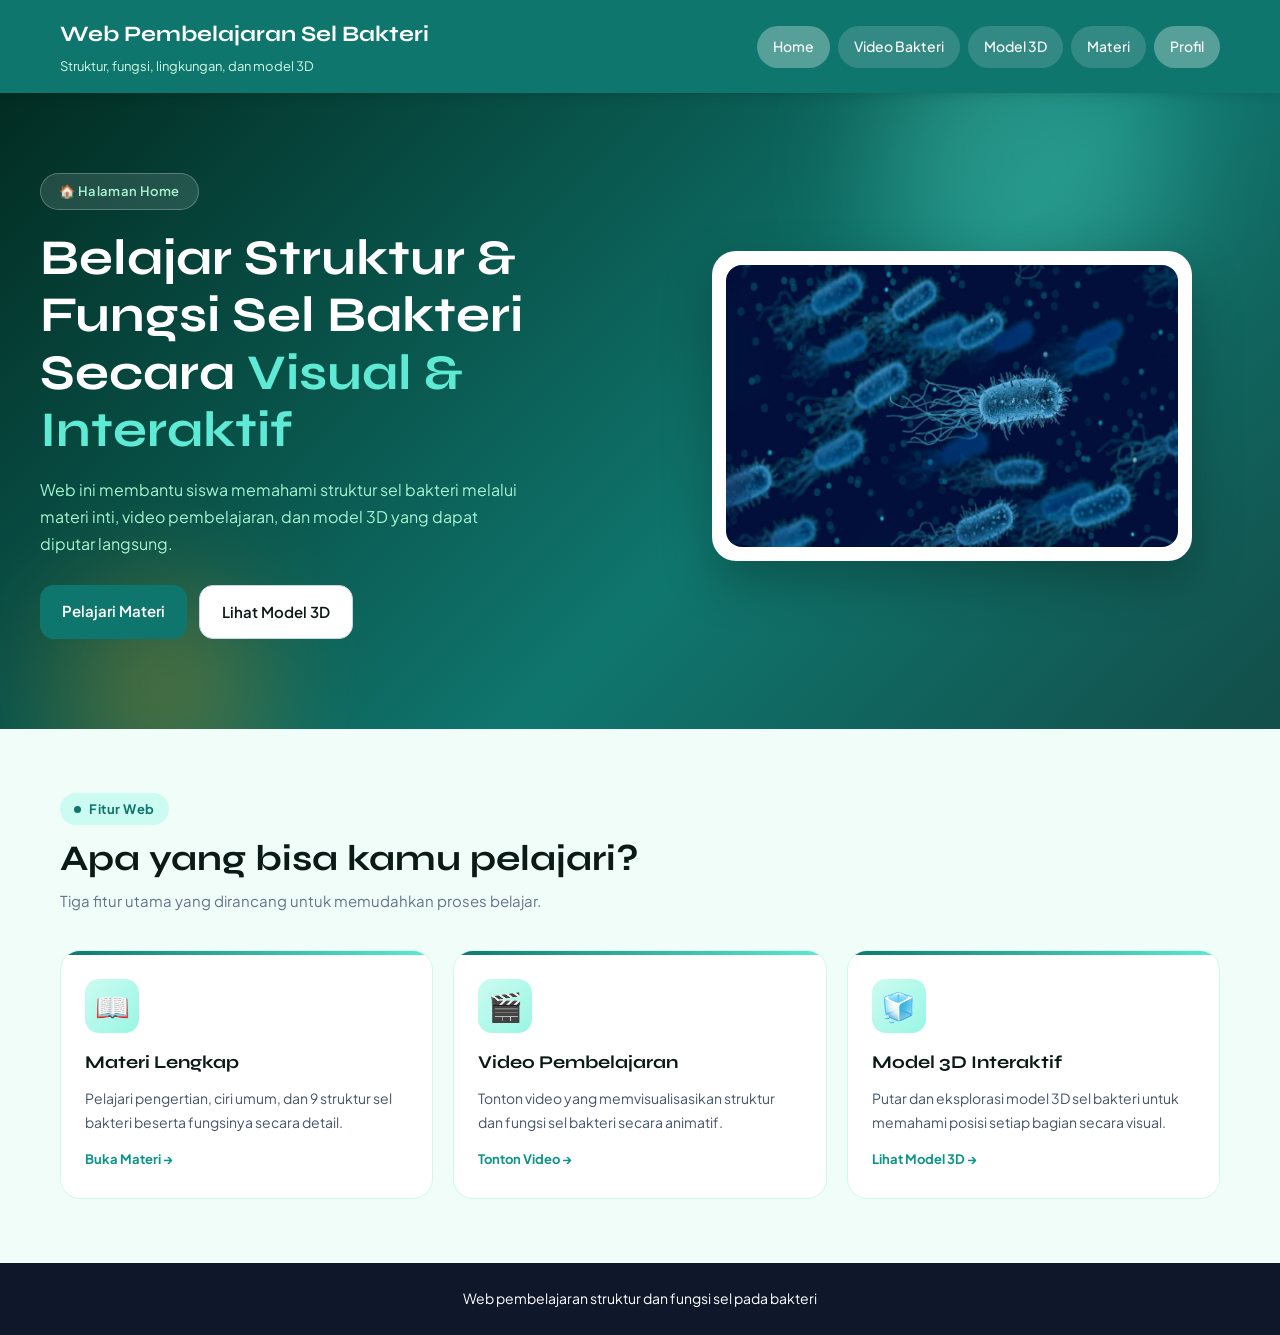
==== index.html @ 8cd459fb "Initial commit" ====
<!DOCTYPE html>
<html lang="id">
<head>
  <meta charset="UTF-8" />
  <meta name="viewport" content="width=device-width, initial-scale=1.0" />
  <title>Home | Struktur dan Fungsi Sel Bakteri</title>
  <link rel="preconnect" href="https://fonts.googleapis.com">
  <link href="https://fonts.googleapis.com/css2?family=Syne:wght@700;800&family=Plus+Jakarta+Sans:wght@400;500;600&display=swap" rel="stylesheet">
  <link rel="stylesheet" href="style.css" />
</head>
<body>

  <header>
    <div class="navbar">
      <div class="brand">
        <h1>Web Pembelajaran Sel Bakteri</h1>
        <p>Struktur, fungsi, lingkungan, dan model 3D</p>
      </div>
      <nav>
        <a href="index.html" class="active">Home</a>
        <a href="bakteri-gunung-berapi.html">Video Bakteri</a>
        <a href="model-3d.html">Model 3D</a>
        <a href="materi.html">Materi</a>
         <a href="profil.html" class="active">Profil</a>
      </nav>
    </div>
  </header>

  <main>

    <!-- HERO -->
    <section class="home-hero">
      <div class="blob blob-1"></div>
      <div class="blob blob-2"></div>
      <div class="home-hero-inner">
        <div class="home-hero-text reveal">
          <span class="page-chip">🏠 Halaman Home</span>
          <h2>Belajar Struktur &amp; Fungsi Sel Bakteri Secara <span>Visual &amp; Interaktif</span></h2>
          <p>Web ini membantu siswa memahami struktur sel bakteri melalui materi inti, video pembelajaran, dan model 3D yang dapat diputar langsung.</p>
          <div class="hero-buttons">
            <a href="materi.html" class="btn btn-primary">Pelajari Materi</a>
            <a href="model-3d.html" class="btn btn-secondary">Lihat Model 3D</a>
          </div>
        </div>
        <div class="home-hero-img reveal" style="transition-delay:.15s">
          <div class="img-frame">
            <img src="images/bakteri.jpg" alt="Ilustrasi bakteri">
          </div>
        </div>
      </div>
    </section>

    <!-- FITUR -->
    <section class="home-features">
      <div class="feat-container">
        <div class="section-label"><span class="dot"></span> Fitur Web</div>
        <h2 class="section-title">Apa yang bisa kamu pelajari?</h2>
        <p class="section-sub">Tiga fitur utama yang dirancang untuk memudahkan proses belajar.</p>

        <div class="feat-grid">
          <a href="materi.html" class="feat-card reveal">
            <div class="feat-icon">📖</div>
            <h3>Materi Lengkap</h3>
            <p>Pelajari pengertian, ciri umum, dan 9 struktur sel bakteri beserta fungsinya secara detail.</p>
            <span class="feat-link">Buka Materi →</span>
          </a>
          <a href="bakteri-gunung-berapi.html" class="feat-card reveal" style="transition-delay:.1s">
            <div class="feat-icon">🎬</div>
            <h3>Video Pembelajaran</h3>
            <p>Tonton video yang memvisualisasikan struktur dan fungsi sel bakteri secara animatif.</p>
            <span class="feat-link">Tonton Video →</span>
          </a>
          <a href="model-3d.html" class="feat-card reveal" style="transition-delay:.2s">
            <div class="feat-icon">🧊</div>
            <h3>Model 3D Interaktif</h3>
            <p>Putar dan eksplorasi model 3D sel bakteri untuk memahami posisi setiap bagian secara visual.</p>
            <span class="feat-link">Lihat Model 3D →</span>
          </a>
        </div>
      </div>
    </section>

  </main>

  <footer>
    <p>Web pembelajaran struktur dan fungsi sel pada bakteri</p>
  </footer>

  <script src="script.js"></script>
</body>
</html>
---- style.css ----
/* ================================================
   style.css — Global stylesheet
   Web Pembelajaran Sel Bakteri
   Font: Syne (judul) + Plus Jakarta Sans (body)
   ================================================ */

/* ── Reset ── */
*, *::before, *::after {
  margin: 0;
  padding: 0;
  box-sizing: border-box;
}

/* ── CSS Variables ── */
:root {
  --teal:    #0f766e;
  --teal2:   #0d9488;
  --teal3:   #5eead4;
  --teal-dk: #022c22;
  --amber:   #f59e0b;
  --ink:     #0c1a17;
  --paper:   #f0fdf9;
  --muted:   #64748b;
  --card:    #ffffff;
  --border:  #d1fae5;
  --shadow:  rgba(15, 118, 110, 0.10);
}

/* ── Base ── */
body {
  font-family: 'Plus Jakarta Sans', Arial, sans-serif;
  background: var(--paper);
  color: var(--ink);
  line-height: 1.7;
}

/* ================================================
   HEADER & NAVBAR
   ================================================ */
header {
  position: sticky;
  top: 0;
  z-index: 1000;
  background: var(--teal);
  color: white;
  box-shadow: 0 2px 10px rgba(0,0,0,.12);
}

.navbar {
  max-width: 1200px;
  margin: 0 auto;
  padding: 16px 20px;
  display: flex;
  justify-content: space-between;
  align-items: center;
  gap: 20px;
  flex-wrap: wrap;
}

.brand h1 {
  font-family: 'Syne', sans-serif;
  font-size: 22px;
  margin-bottom: 2px;
}

.brand p {
  font-size: 13px;
  color: #d1fae5;
}

nav {
  display: flex;
  gap: 8px;
  flex-wrap: wrap;
}

nav a {
  text-decoration: none;
  color: white;
  background: rgba(255,255,255,.15);
  padding: 9px 16px;
  border-radius: 999px;
  font-size: 14px;
  font-weight: 500;
  transition: background .25s;
}

nav a:hover,
nav a.active {
  background: rgba(255,255,255,.30);
}

/* ================================================
   FLOATING BLOBS (semua hero)
   ================================================ */
.blob {
  position: absolute;
  border-radius: 50%;
  filter: blur(60px);
  opacity: .30;
  animation: drift 8s ease-in-out infinite alternate;
}
.blob-1 { width:300px; height:300px; background:#5eead4; top:-80px; right:8%; }
.blob-2 { width:200px; height:200px; background:#f59e0b; bottom:-60px; left:5%; animation-delay:-3s; }

@keyframes drift {
  from { transform: translate(0,0) scale(1); }
  to   { transform: translate(20px,28px) scale(1.08); }
}

/* ================================================
   PAGE HERO (Video & Model 3D)
   ================================================ */
.page-hero {
  background: linear-gradient(135deg, var(--teal-dk) 0%, var(--teal) 60%, #134e4a 100%);
  padding: 64px 20px 72px;
  position: relative;
  overflow: hidden;
  text-align: center;
}

.page-hero::before {
  content: '';
  position: absolute; inset: 0;
  background-image:
    radial-gradient(circle at 20% 50%, rgba(94,234,212,.18) 0%, transparent 55%),
    radial-gradient(circle at 80% 20%, rgba(245,158,11,.12) 0%, transparent 45%);
  pointer-events: none;
}

.page-hero-inner {
  max-width: 700px;
  margin: 0 auto;
  position: relative;
  z-index: 1;
}

.page-hero h2 {
  font-family: 'Syne', sans-serif;
  font-size: clamp(28px, 4.5vw, 50px);
  color: #fff;
  line-height: 1.15;
  margin-bottom: 14px;
}
.page-hero h2 span { color: var(--teal3); }

.page-hero p {
  font-size: 16px;
  color: #a7f3d0;
  max-width: 560px;
  margin: 0 auto;
}

/* Chip badge */
.page-chip {
  display: inline-flex;
  align-items: center;
  gap: 8px;
  background: rgba(255,255,255,.12);
  border: 1px solid rgba(255,255,255,.25);
  color: #a7f3d0;
  padding: 6px 18px;
  border-radius: 999px;
  font-size: 13px;
  font-weight: 600;
  letter-spacing: .4px;
  margin-bottom: 20px;
}

/* ================================================
   PAGE SECTION WRAPPER
   ================================================ */
.page-section {
  max-width: 1200px;
  margin: 0 auto;
  padding: 56px 20px;
}

/* ================================================
   SHARED COMPONENTS
   ================================================ */

/* Section label pill */
.section-label {
  display: inline-flex;
  align-items: center;
  gap: 8px;
  background: #ccfbf1;
  color: var(--teal);
  padding: 5px 14px;
  border-radius: 999px;
  font-size: 13px;
  font-weight: 700;
  letter-spacing: .5px;
  margin-bottom: 12px;
}
.section-label .dot {
  width: 7px; height: 7px;
  border-radius: 50%;
  background: var(--teal);
}

.section-title {
  font-family: 'Syne', sans-serif;
  font-size: clamp(22px, 3.2vw, 36px);
  color: var(--ink);
  margin-bottom: 8px;
  line-height: 1.2;
}
.section-sub {
  font-size: 15px;
  color: var(--muted);
  margin-bottom: 36px;
  max-width: 560px;
}

/* Buttons */
.btn {
  display: inline-block;
  text-decoration: none;
  padding: 13px 22px;
  border-radius: 14px;
  font-weight: 600;
  font-size: 15px;
  transition: .25s;
}
.btn-primary { background: var(--teal); color: white; }
.btn-primary:hover { background: #115e59; }
.btn-secondary { background: white; color: var(--ink); border: 1px solid #cbd5e1; }
.btn-secondary:hover { background: #f1f5f9; }
.hero-buttons { display: flex; gap: 12px; flex-wrap: wrap; }

/* Side boxes */
.side-box {
  background: #fff7ed;
  border: 1px solid #fed7aa;
  border-radius: 20px;
  padding: 22px 24px;
  margin-bottom: 16px;
}
.side-box:last-child { margin-bottom: 0; }
.side-box-teal { background: #f0fdf9; border-color: var(--border); }

.side-box h3 {
  font-family: 'Syne', sans-serif;
  font-size: 16px;
  margin-bottom: 14px;
  color: #9a3412;
}
.side-box-teal h3 { color: var(--teal); }

.side-box ul { padding-left: 18px; color: #475569; }
.side-box li { margin-bottom: 9px; font-size: 14.5px; }

/* Credit */
.credit { margin-top: 14px; font-size: 13px; color: var(--muted); }
.credit a { color: #0284c7; font-weight: 600; text-decoration: none; }

/* ================================================
   HOME PAGE
   ================================================ */
.home-hero {
  background: linear-gradient(135deg, var(--teal-dk) 0%, var(--teal) 60%, #134e4a 100%);
  padding: 80px 20px 90px;
  position: relative;
  overflow: hidden;
}

.home-hero-inner {
  max-width: 1200px;
  margin: 0 auto;
  display: grid;
  grid-template-columns: 1fr 1fr;
  gap: 48px;
  align-items: center;
  position: relative;
  z-index: 1;
}

.home-hero-text h2 {
  font-family: 'Syne', sans-serif;
  font-size: clamp(28px, 4vw, 50px);
  color: #fff;
  line-height: 1.15;
  margin-bottom: 16px;
}
.home-hero-text h2 span { color: var(--teal3); }
.home-hero-text p { font-size: 16px; color: #a7f3d0; margin-bottom: 28px; max-width: 480px; }

.home-hero-img { display: flex; justify-content: center; }

.img-frame {
  background: white;
  border-radius: 24px;
  padding: 14px;
  box-shadow: 0 20px 50px rgba(0,0,0,.25);
  width: 100%;
  max-width: 480px;
}
.img-frame img {
  width: 100%;
  border-radius: 16px;
  display: block;
  object-fit: cover;
  aspect-ratio: 16/10;
}

/* Features section */
.home-features { padding: 0; }
.feat-container {
  max-width: 1200px;
  margin: 0 auto;
  padding: 64px 20px;
}

.feat-grid {
  display: grid;
  grid-template-columns: repeat(3, 1fr);
  gap: 20px;
}

.feat-card {
  background: var(--card);
  border: 1.5px solid var(--border);
  border-radius: 20px;
  padding: 28px 24px;
  text-decoration: none;
  color: inherit;
  display: flex;
  flex-direction: column;
  gap: 10px;
  position: relative;
  overflow: hidden;
  transition: transform .25s, box-shadow .25s, border-color .25s;
}
.feat-card::before {
  content: '';
  position: absolute;
  top: 0; left: 0; right: 0; height: 4px;
  background: linear-gradient(90deg, var(--teal), var(--teal3));
}
.feat-card:hover {
  transform: translateY(-6px);
  box-shadow: 0 20px 40px var(--shadow);
  border-color: var(--teal3);
}

.feat-icon {
  font-size: 28px;
  width: 54px; height: 54px;
  background: linear-gradient(135deg, #ccfbf1, #99f6e4);
  border-radius: 14px;
  display: flex; align-items: center; justify-content: center;
  margin-bottom: 4px;
}
.feat-card h3 { font-family: 'Syne', sans-serif; font-size: 18px; color: var(--ink); }
.feat-card p  { font-size: 14px; color: #475569; line-height: 1.65; flex: 1; }
.feat-link    { font-size: 13px; font-weight: 700; color: var(--teal2); margin-top: 4px; }

/* ================================================
   VIDEO PAGE
   ================================================ */
.video-layout {
  display: grid;
  grid-template-columns: 1.5fr 0.7fr;
  gap: 24px;
  align-items: start;
}

.video-main .video-wrapper {
  position: relative;
  width: 100%;
  padding-top: 56.25%;
  overflow: hidden;
  border-radius: 20px;
  background: #0f172a;
  box-shadow: 0 10px 30px rgba(0,0,0,.12);
}
.video-main .video-wrapper video {
  position: absolute; inset: 0;
  width: 100%; height: 100%;
  object-fit: cover;
  border-radius: 20px;
}

/* ================================================
   MODEL 3D PAGE
   ================================================ */
.model-layout {
  display: grid;
  grid-template-columns: 1.5fr 0.7fr;
  gap: 24px;
  align-items: start;
}

.embed-card {
  background: var(--card);
  border: 1px solid var(--border);
  border-radius: 24px;
  padding: 20px;
  box-shadow: 0 6px 20px var(--shadow);
}

.sketchfab-embed-wrapper {
  position: relative;
  width: 100%;
  padding-top: 56.25%;
  overflow: hidden;
  border-radius: 16px;
  background: #e2e8f0;
}
.sketchfab-embed-wrapper iframe {
  position: absolute; inset: 0;
  width: 100%; height: 100%;
  border: 0;
}

/* ================================================
   MATERI PAGE
   ================================================ */
.mat-hero {
  background: linear-gradient(135deg, var(--teal-dk) 0%, var(--teal) 60%, #134e4a 100%);
  padding: 72px 20px 80px;
  position: relative;
  overflow: hidden;
}
.mat-hero::before {
  content: '';
  position: absolute; inset: 0;
  background-image:
    radial-gradient(circle at 20% 50%, rgba(94,234,212,.18) 0%, transparent 55%),
    radial-gradient(circle at 80% 20%, rgba(245,158,11,.12) 0%, transparent 45%);
  pointer-events: none;
}
.mat-hero .inner {
  max-width: 860px; margin: 0 auto;
  position: relative; z-index: 1; text-align: center;
}
.mat-hero .chip {
  display: inline-flex; align-items: center; gap: 8px;
  background: rgba(255,255,255,.12); border: 1px solid rgba(255,255,255,.25);
  color: #a7f3d0; padding: 6px 18px; border-radius: 999px;
  font-size: 13px; font-weight: 600; letter-spacing: .4px; margin-bottom: 22px;
}
.mat-hero h2 {
  font-family: 'Syne', sans-serif;
  font-size: clamp(32px, 5vw, 56px);
  color: #fff; line-height: 1.1; margin-bottom: 18px;
}
.mat-hero h2 span { color: var(--teal3); }
.mat-hero > .inner > p { font-size: 17px; color: #a7f3d0; max-width: 620px; margin: 0 auto; }

.mat-section { max-width: 1200px; margin: 0 auto; padding: 64px 20px; }

/* Overview */
.overview-grid {
  display: grid;
  grid-template-columns: repeat(3, 1fr);
  gap: 22px;
  margin-bottom: 56px;
}
.ov-card {
  background: var(--card); border: 1px solid var(--border);
  border-radius: 20px; padding: 28px 24px;
  position: relative; overflow: hidden;
  transition: transform .3s, box-shadow .3s;
}
.ov-card::before {
  content: ''; position: absolute;
  top: 0; left: 0; right: 0; height: 4px;
  background: linear-gradient(90deg, var(--teal), var(--teal3));
}
.ov-card:hover { transform: translateY(-6px); box-shadow: 0 20px 40px var(--shadow); }
.ov-icon {
  width: 48px; height: 48px; border-radius: 14px;
  background: linear-gradient(135deg, #ccfbf1, #99f6e4);
  display: flex; align-items: center; justify-content: center;
  font-size: 22px; margin-bottom: 16px;
}
.ov-card h3 { font-family: 'Syne', sans-serif; font-size: 18px; color: var(--ink); margin-bottom: 10px; }
.ov-card p  { font-size: 14.5px; color: #475569; line-height: 1.65; }

/* Structure header */
.str-header {
  display: flex; align-items: flex-end;
  justify-content: space-between; flex-wrap: wrap; gap: 12px; margin-bottom: 28px;
}
.count-badge {
  background: var(--teal); color: white;
  padding: 6px 14px; border-radius: 999px; font-size: 13px; font-weight: 600;
}

/* Structure grid */
.str-grid { display: grid; grid-template-columns: repeat(3, 1fr); gap: 18px; }
.str-card {
  background: var(--card); border: 1.5px solid var(--border);
  border-radius: 18px; padding: 22px 20px;
  display: flex; flex-direction: column; gap: 10px;
  transition: transform .25s, box-shadow .25s, border-color .25s;
}
.str-card:hover { transform: translateY(-5px); box-shadow: 0 16px 36px var(--shadow); border-color: var(--teal3); }
.str-num { font-family: 'Syne', sans-serif; font-size: 12px; font-weight: 800; color: var(--teal2); letter-spacing: 1px; text-transform: uppercase; }
.str-card h3 { font-family: 'Syne', sans-serif; font-size: 17px; color: var(--ink); line-height: 1.3; }
.str-card p  { font-size: 14px; color: #475569; line-height: 1.6; }
.str-pill {
  margin-top: auto; display: inline-block;
  background: #f0fdf4; color: #15803d;
  font-size: 12px; font-weight: 600;
  padding: 4px 12px; border-radius: 999px;
  border: 1px solid #bbf7d0; width: fit-content;
}

/* Stagger delays */
.overview-grid .ov-card:nth-child(2) { transition-delay: .10s; }
.overview-grid .ov-card:nth-child(3) { transition-delay: .20s; }
.str-grid .str-card:nth-child(2) { transition-delay: .07s; }
.str-grid .str-card:nth-child(3) { transition-delay: .14s; }
.str-grid .str-card:nth-child(4) { transition-delay: .21s; }
.str-grid .str-card:nth-child(5) { transition-delay: .28s; }
.str-grid .str-card:nth-child(6) { transition-delay: .35s; }
.str-grid .str-card:nth-child(7) { transition-delay: .42s; }
.str-grid .str-card:nth-child(8) { transition-delay: .49s; }
.str-grid .str-card:nth-child(9) { transition-delay: .56s; }

/* Fun fact */
.fact-strip {
  margin: 56px 0 0;
  background: linear-gradient(135deg, var(--teal-dk), var(--teal));
  border-radius: 24px; padding: 36px 40px;
  display: flex; align-items: center; gap: 28px; flex-wrap: wrap;
  position: relative; overflow: hidden;
}
.fact-strip::after { content: '🦠'; position: absolute; right: 32px; top: 50%; transform: translateY(-50%); font-size: 80px; opacity: .15; }
.fact-icon { font-size: 40px; flex-shrink: 0; }
.fact-text h4 { font-family: 'Syne', sans-serif; font-size: 20px; color: #fff; margin-bottom: 6px; }
.fact-text p  { font-size: 15px; color: #a7f3d0; max-width: 600px; }
.fact-text strong { color: var(--teal3); }

/* ================================================
   SCROLL REVEAL
   ================================================ */
.reveal {
  opacity: 0;
  transform: translateY(28px);
  transition: opacity .55s ease, transform .55s ease;
}
.reveal.visible { opacity: 1; transform: translateY(0); }

/* ================================================
   FOOTER
   ================================================ */
footer {
  background: #0f172a;
  color: white;
  text-align: center;
  padding: 24px 20px;
  font-size: 14px;
}

/* ================================================
   RESPONSIVE
   ================================================ */
@media (max-width: 960px) {
  .home-hero-inner { grid-template-columns: 1fr; text-align: center; }
  .home-hero-text p { max-width: 100%; }
  .hero-buttons { justify-content: center; }
  .feat-grid { grid-template-columns: repeat(2, 1fr); }
  .video-layout, .model-layout { grid-template-columns: 1fr; }
  .overview-grid, .str-grid { grid-template-columns: repeat(2, 1fr); }
}

@media (max-width: 600px) {
  .brand h1 { font-size: 18px; }
  nav a { font-size: 13px; padding: 8px 13px; }
  .feat-grid, .overview-grid, .str-grid { grid-template-columns: 1fr; }
  .mat-hero, .home-hero { padding: 52px 20px 60px; }
  .fact-strip { padding: 28px 24px; }
  .fact-strip::after { display: none; }
}



/* Container dua kartu di tengah halaman */
.overview-grid {
  display: flex;               /* pakai flexbox */
  justify-content: center;     /* center horizontal */
  align-items: center;         /* center vertical jika perlu */
  gap: 40px;                   /* jarak antar kartu */
  flex-wrap: wrap;             /* responsif jika layar kecil */
  margin-top: 40px;            /* jarak dari hero */
  margin-bottom: 56px;
}

/* Styling kartu */
.ov-card {
  max-width: 320px;            /* ukuran kartu */
  width: 100%;
  padding: 24px;
  text-align: center;           /* teks dan ikon di tengah */
  border-radius: 20px;
  background-color: var(--card);
  border: 1.5px solid var(--border);
  box-shadow: 0 8px 25px var(--shadow);
  display: flex;
  flex-direction: column;      /* susun vertikal: ikon + teks */
  align-items: center;         /* center konten horizontal */
  gap: 12px;                   /* jarak ikon dengan teks */
  transition: transform .25s, box-shadow .25s;
}

.ov-card:hover {
  transform: translateY(-5px);
  box-shadow: 0 16px 40px var(--shadow);
}

/* Icon di tengah */
.ov-icon {
  font-size: 40px;
  display: flex;
  justify-content: center;
  align-items: center;
}
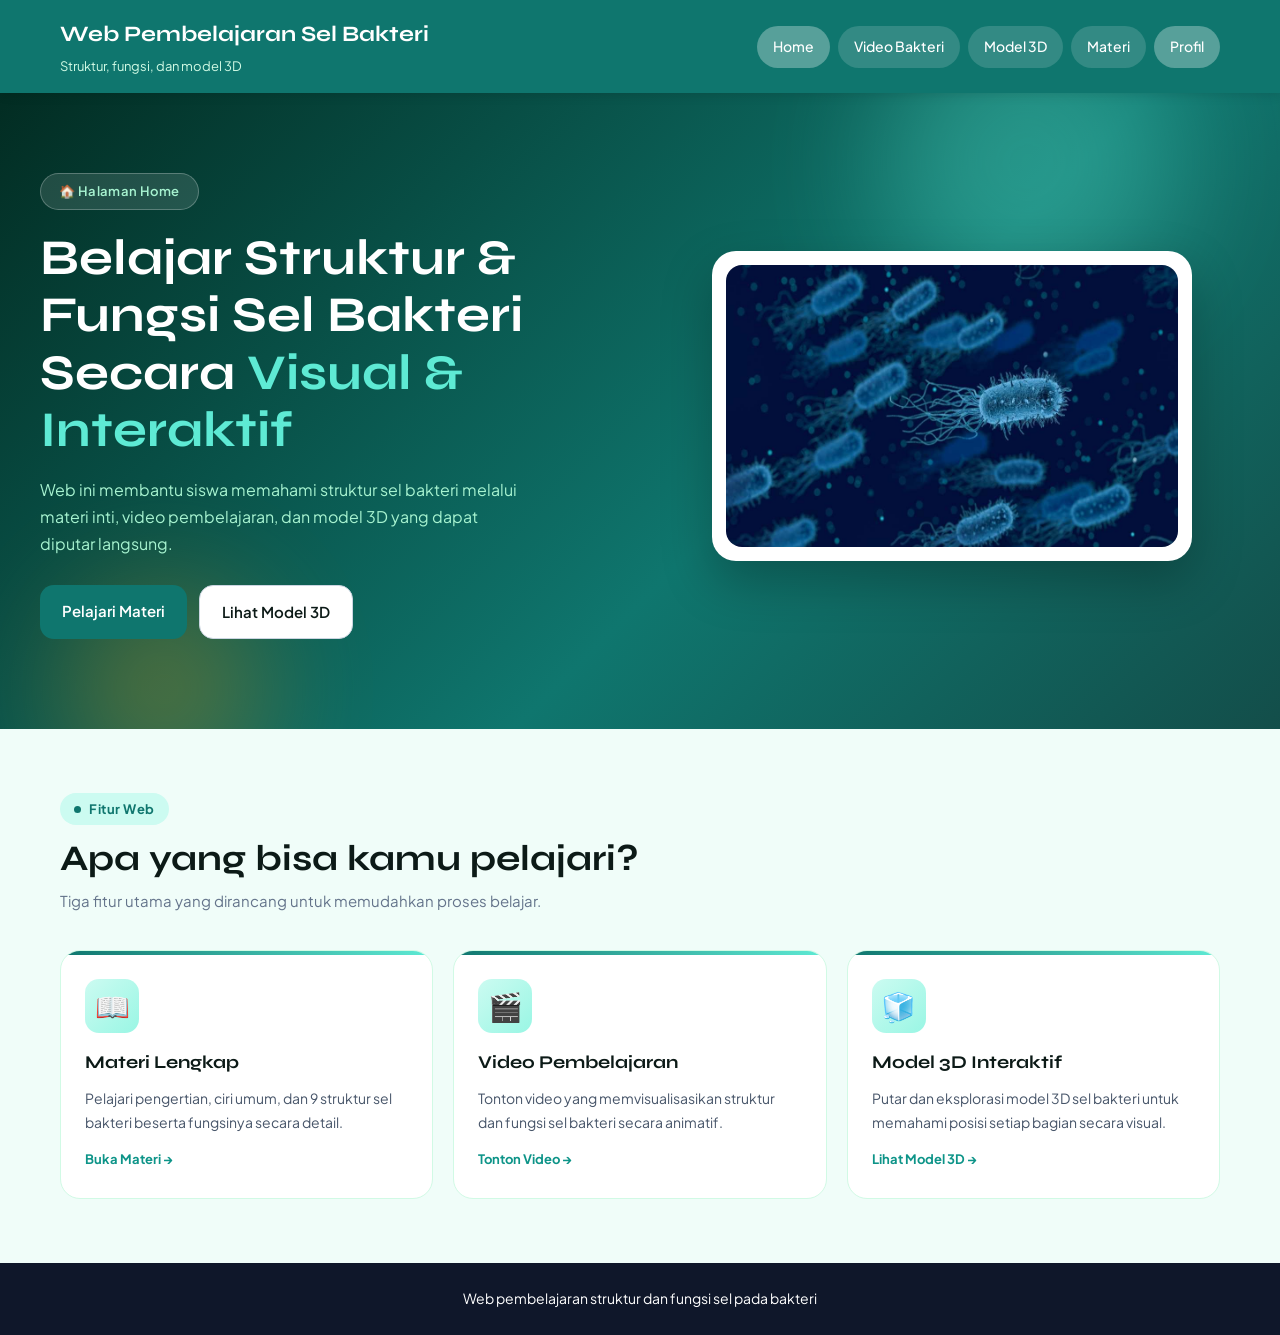
==== commit 9271612f: "Update description in index.html" ====
--- a/index.html
+++ b/index.html
@@ -14,7 +14,7 @@
     <div class="navbar">
       <div class="brand">
         <h1>Web Pembelajaran Sel Bakteri</h1>
-        <p>Struktur, fungsi, lingkungan, dan model 3D</p>
+        <p>Struktur, fungsi, dan model 3D</p>
       </div>
       <nav>
         <a href="index.html" class="active">Home</a>
